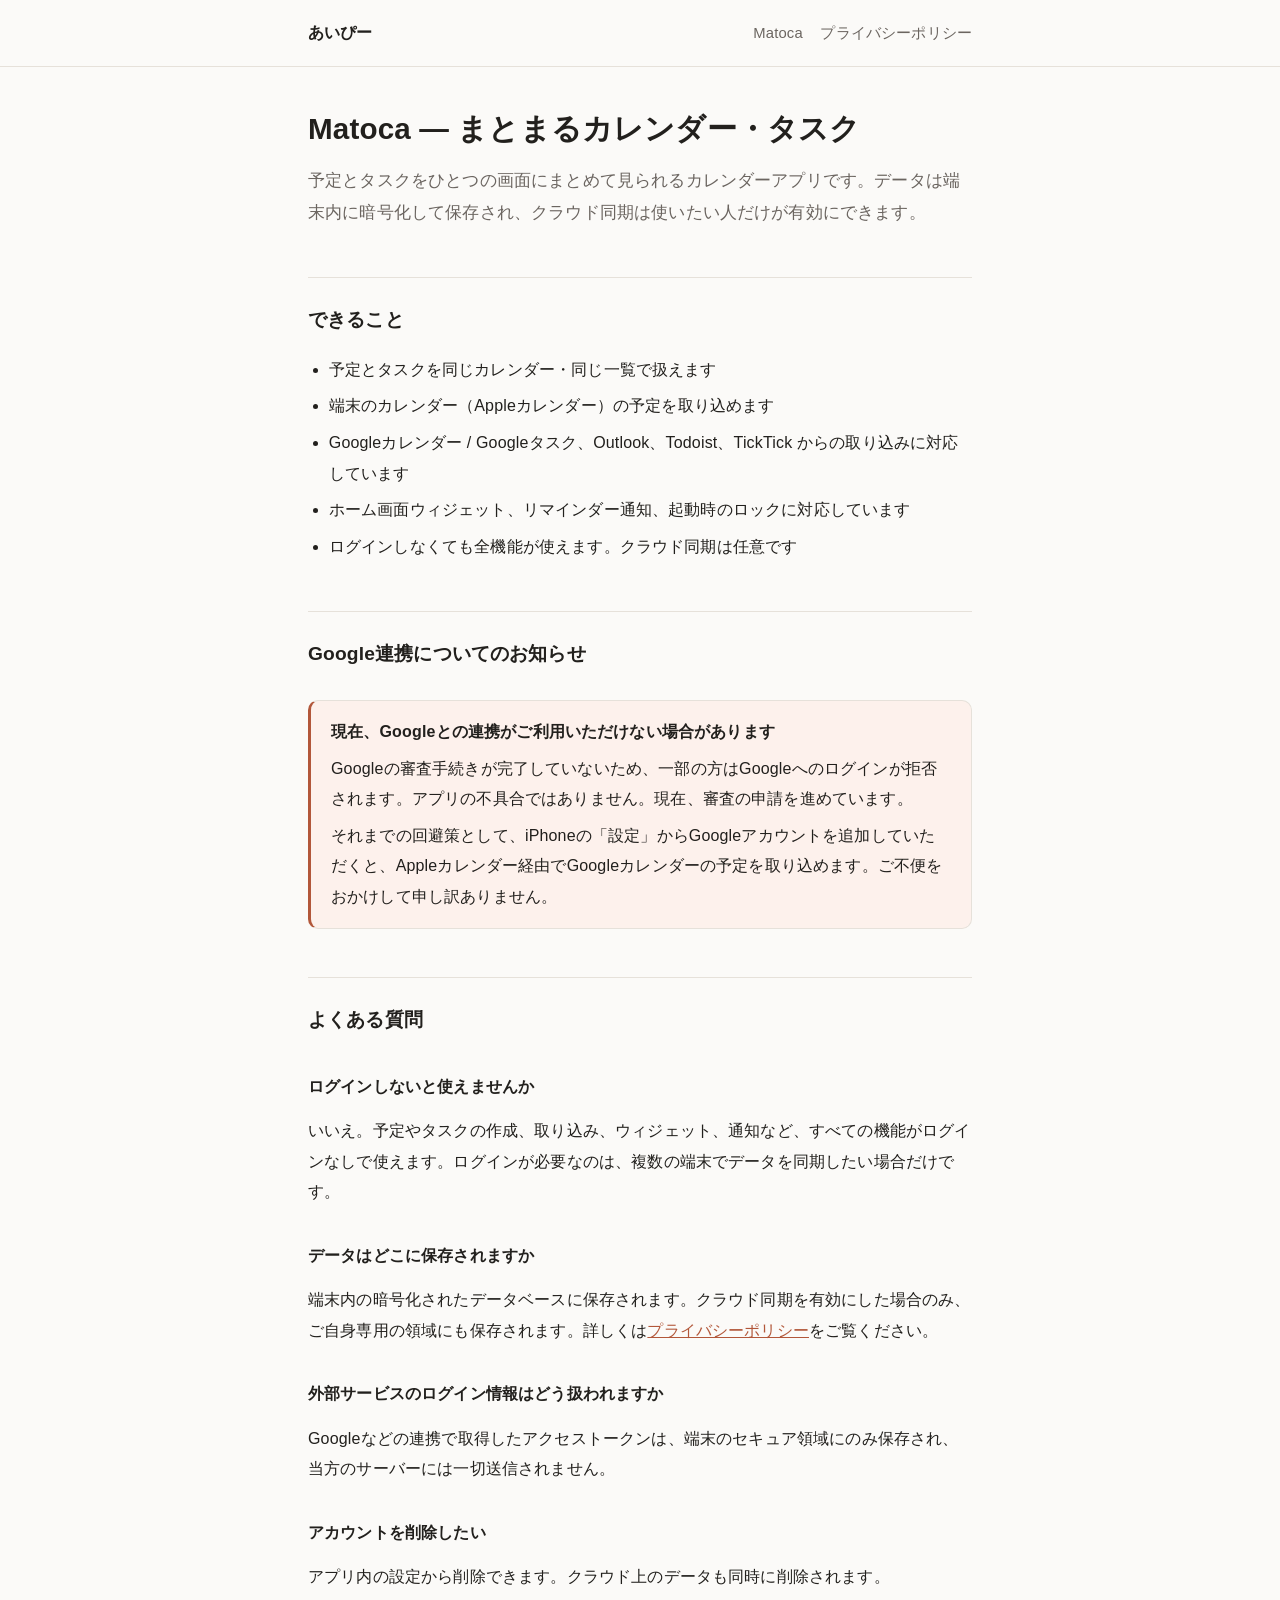
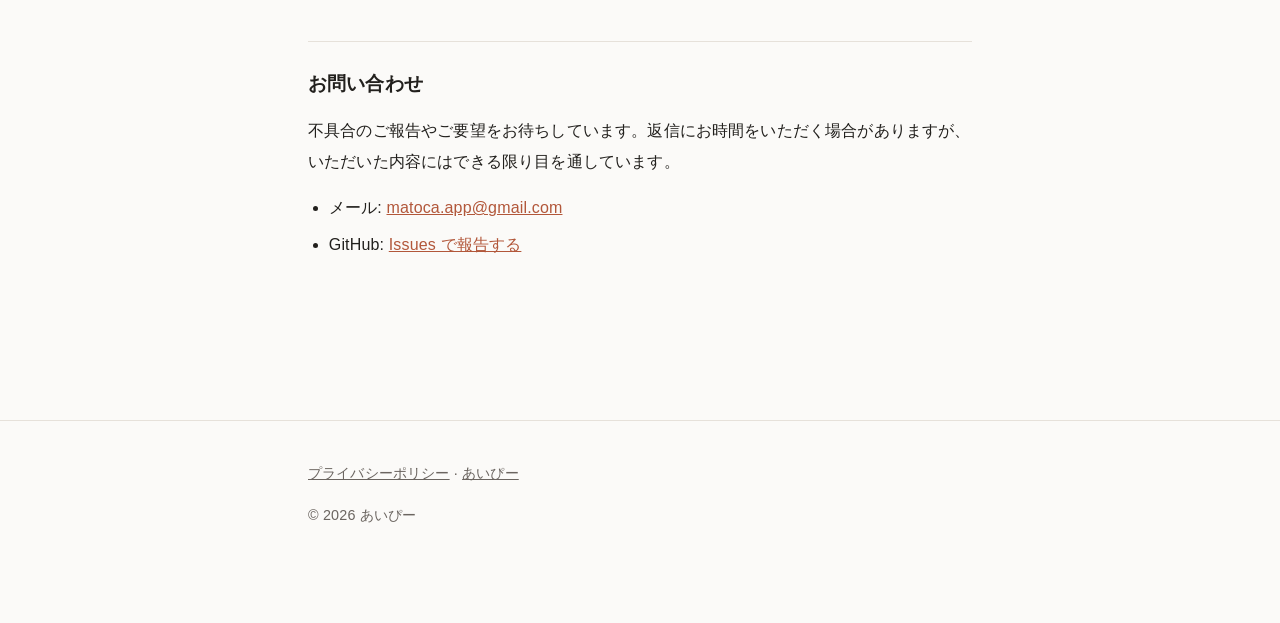
==== matoca/index.html @ 02bcfb50 "feat: ipchanee.com のサイト一式（トップ・Matocaサポート・プライバシーポリシー） GitHub Pages で独自ドメイン ipchanee.com を配信するための静的サイト" ====
<!doctype html>
<html lang="ja">
<head>
<meta charset="utf-8">
<meta name="viewport" content="width=device-width, initial-scale=1">
<title>Matoca サポート</title>
<meta name="description" content="Matoca（まとまるカレンダー・タスク）の公式サポートページ。お問い合わせ、よくある質問、プライバシーポリシー。">
<link rel="stylesheet" href="/assets/style.css">
</head>
<body>
<header class="site">
  <div class="wrap">
    <a class="home" href="/">あいぴー</a>
    <nav><a href="/matoca/">Matoca</a><a href="/matoca/privacy.html">プライバシーポリシー</a></nav>
  </div>
</header>

<main class="wrap">
  <h1>Matoca — まとまるカレンダー・タスク</h1>
  <p class="lead">予定とタスクをひとつの画面にまとめて見られるカレンダーアプリです。データは端末内に暗号化して保存され、クラウド同期は使いたい人だけが有効にできます。</p>

  <h2>できること</h2>
  <ul>
    <li>予定とタスクを同じカレンダー・同じ一覧で扱えます</li>
    <li>端末のカレンダー（Appleカレンダー）の予定を取り込めます</li>
    <li>Googleカレンダー / Googleタスク、Outlook、Todoist、TickTick からの取り込みに対応しています</li>
    <li>ホーム画面ウィジェット、リマインダー通知、起動時のロックに対応しています</li>
    <li>ログインしなくても全機能が使えます。クラウド同期は任意です</li>
  </ul>

  <h2>Google連携についてのお知らせ</h2>
  <div class="notice">
    <p>現在、Googleとの連携がご利用いただけない場合があります</p>
    <p>Googleの審査手続きが完了していないため、一部の方はGoogleへのログインが拒否されます。アプリの不具合ではありません。現在、審査の申請を進めています。</p>
    <p>それまでの回避策として、iPhoneの「設定」からGoogleアカウントを追加していただくと、Appleカレンダー経由でGoogleカレンダーの予定を取り込めます。ご不便をおかけして申し訳ありません。</p>
  </div>

  <h2>よくある質問</h2>

  <h3>ログインしないと使えませんか</h3>
  <p>いいえ。予定やタスクの作成、取り込み、ウィジェット、通知など、すべての機能がログインなしで使えます。ログインが必要なのは、複数の端末でデータを同期したい場合だけです。</p>

  <h3>データはどこに保存されますか</h3>
  <p>端末内の暗号化されたデータベースに保存されます。クラウド同期を有効にした場合のみ、ご自身専用の領域にも保存されます。詳しくは<a href="/matoca/privacy.html">プライバシーポリシー</a>をご覧ください。</p>

  <h3>外部サービスのログイン情報はどう扱われますか</h3>
  <p>Googleなどの連携で取得したアクセストークンは、端末のセキュア領域にのみ保存され、当方のサーバーには一切送信されません。</p>

  <h3>アカウントを削除したい</h3>
  <p>アプリ内の設定から削除できます。クラウド上のデータも同時に削除されます。</p>

  <h2>お問い合わせ</h2>
  <p>不具合のご報告やご要望をお待ちしています。返信にお時間をいただく場合がありますが、いただいた内容にはできる限り目を通しています。</p>
  <ul>
    <li>メール: <a href="mailto:matoca.app@gmail.com">matoca.app@gmail.com</a></li>
    <li>GitHub: <a href="https://github.com/IPCHANeee/matoca-support/issues">Issues で報告する</a></li>
  </ul>
</main>

<footer class="site">
  <div class="wrap">
    <p><a href="/matoca/privacy.html">プライバシーポリシー</a> &middot; <a href="/">あいぴー</a></p>
    <p>&copy; 2026 あいぴー</p>
  </div>
</footer>
</body>
</html>
---- assets/style.css ----
:root {
  --bg: #fbfaf8;
  --surface: #ffffff;
  --text: #22201d;
  --muted: #6b6560;
  --border: #e6e1da;
  --accent: #b2573a;
  --accent-soft: #fdf1ec;
}

@media (prefers-color-scheme: dark) {
  :root {
    --bg: #1a1816;
    --surface: #221f1d;
    --text: #ece8e3;
    --muted: #a39b93;
    --border: #38332f;
    --accent: #e89478;
    --accent-soft: #2b2320;
  }
}

* { box-sizing: border-box; }

html { -webkit-text-size-adjust: 100%; }

body {
  margin: 0;
  background: var(--bg);
  color: var(--text);
  font-family: -apple-system, BlinkMacSystemFont, "Hiragino Sans", "Noto Sans JP",
    "Yu Gothic UI", "Segoe UI", sans-serif;
  font-size: 16px;
  line-height: 1.9;
  letter-spacing: 0.01em;
}

.wrap {
  max-width: 44rem;
  margin: 0 auto;
  padding: 0 1.25rem 5rem;
}

header.site {
  border-bottom: 1px solid var(--border);
  margin-bottom: 2.5rem;
}

header.site .wrap {
  display: flex;
  align-items: center;
  justify-content: space-between;
  gap: 1rem;
  padding-top: 1.1rem;
  padding-bottom: 1.1rem;
  margin-bottom: 0;
}

header.site a.home {
  font-weight: 600;
  text-decoration: none;
  color: var(--text);
}

header.site nav a {
  color: var(--muted);
  text-decoration: none;
  margin-left: 1.1rem;
  font-size: 0.925rem;
}

header.site nav a:hover { color: var(--accent); }

h1 {
  font-size: 1.85rem;
  line-height: 1.5;
  margin: 2.5rem 0 0.6rem;
  letter-spacing: 0.005em;
}

h2 {
  font-size: 1.2rem;
  margin: 3rem 0 0.75rem;
  padding-top: 1.5rem;
  border-top: 1px solid var(--border);
}

h3 { font-size: 1.03rem; margin: 2rem 0 0.5rem; }

p { margin: 0.9rem 0; }

a { color: var(--accent); }

.lead {
  color: var(--muted);
  font-size: 1.05rem;
  margin-bottom: 2.5rem;
}

ul { padding-left: 1.3rem; }
li { margin: 0.4rem 0; }

table {
  width: 100%;
  border-collapse: collapse;
  margin: 1.2rem 0;
  font-size: 0.925rem;
  display: block;
  overflow-x: auto;
}

th, td {
  border: 1px solid var(--border);
  padding: 0.5rem 0.7rem;
  text-align: left;
  vertical-align: top;
}

th { background: var(--accent-soft); font-weight: 600; white-space: nowrap; }

code {
  background: var(--accent-soft);
  padding: 0.1em 0.35em;
  border-radius: 4px;
  font-size: 0.9em;
  font-family: ui-monospace, SFMono-Regular, Menlo, monospace;
}

.card {
  display: block;
  background: var(--surface);
  border: 1px solid var(--border);
  border-radius: 14px;
  padding: 1.25rem 1.4rem;
  margin: 1rem 0;
  text-decoration: none;
  color: inherit;
}

a.card:hover { border-color: var(--accent); }

.card h3 { margin: 0 0 0.3rem; }
.card p { margin: 0; color: var(--muted); font-size: 0.95rem; }

.notice {
  background: var(--accent-soft);
  border: 1px solid var(--border);
  border-left: 3px solid var(--accent);
  border-radius: 10px;
  padding: 1rem 1.25rem;
  margin: 1.75rem 0;
}

.notice p { margin: 0.4rem 0; }
.notice p:first-child { margin-top: 0; font-weight: 600; }
.notice p:last-child { margin-bottom: 0; }

.meta { color: var(--muted); font-size: 0.925rem; }

footer.site {
  border-top: 1px solid var(--border);
  margin-top: 4rem;
  padding-top: 1.5rem;
  color: var(--muted);
  font-size: 0.9rem;
}

footer.site a { color: var(--muted); }
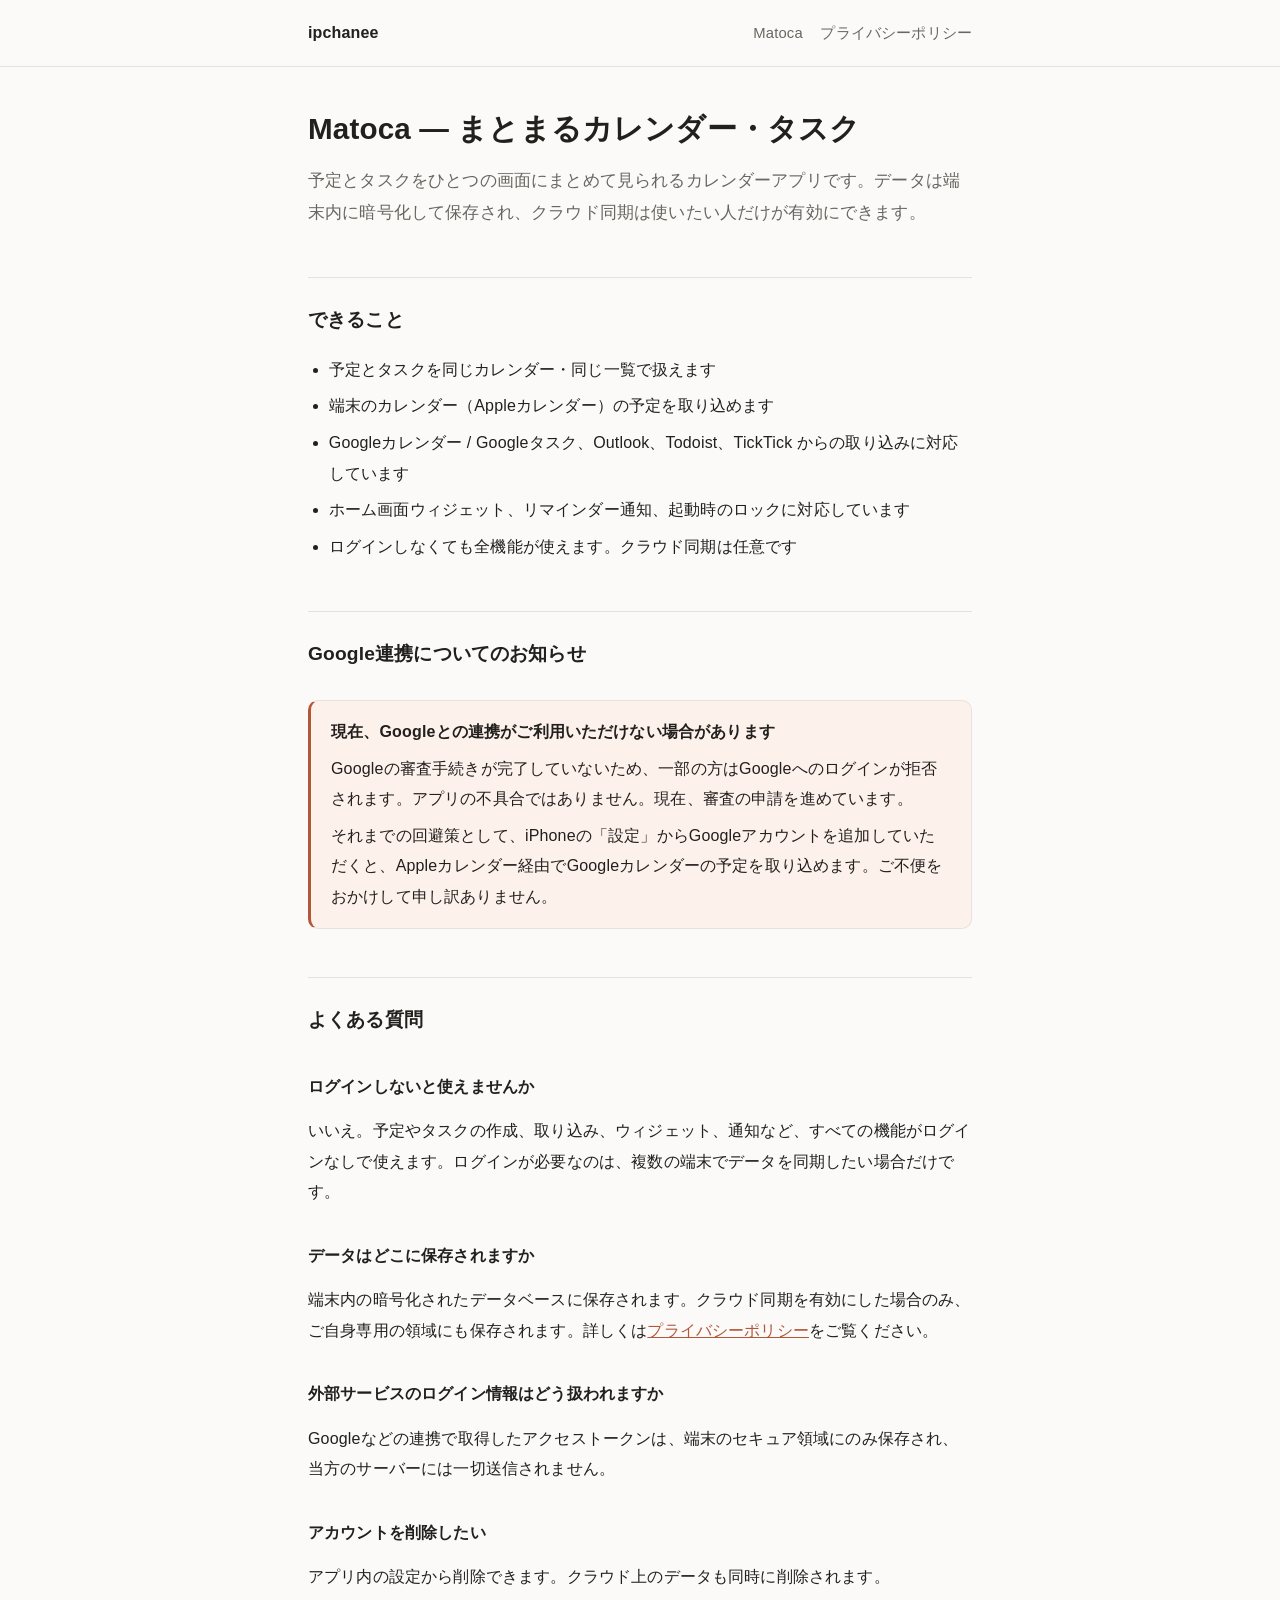
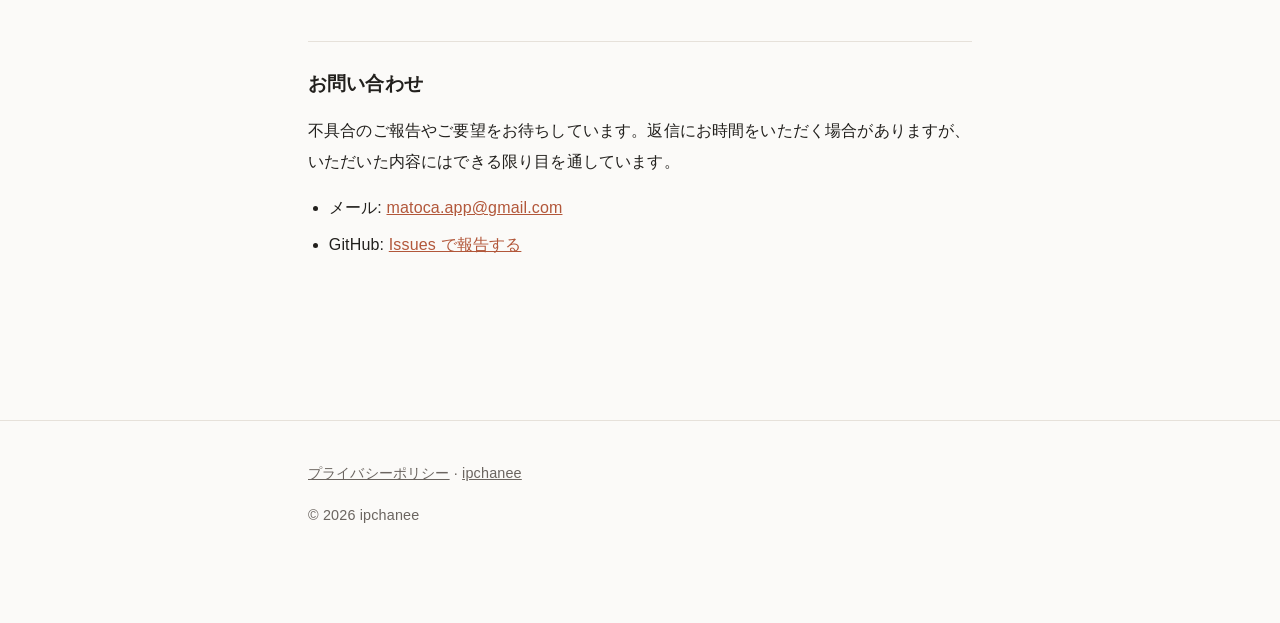
==== commit 1b0e2c7d: "chore: サイトの表記を ipchanee に変更 ドメイン（ipchanee.com）と揃え、英数字表記にした。 ヘッダー・フッター・タイトルと、ポリシーページの生成テンプレートを更新。  Co" ====
--- a/matoca/index.html
+++ b/matoca/index.html
@@ -10,7 +10,7 @@
 <body>
 <header class="site">
   <div class="wrap">
-    <a class="home" href="/">あいぴー</a>
+    <a class="home" href="/">ipchanee</a>
     <nav><a href="/matoca/">Matoca</a><a href="/matoca/privacy.html">プライバシーポリシー</a></nav>
   </div>
 </header>
@@ -59,8 +59,8 @@
 
 <footer class="site">
   <div class="wrap">
-    <p><a href="/matoca/privacy.html">プライバシーポリシー</a> &middot; <a href="/">あいぴー</a></p>
-    <p>&copy; 2026 あいぴー</p>
+    <p><a href="/matoca/privacy.html">プライバシーポリシー</a> &middot; <a href="/">ipchanee</a></p>
+    <p>&copy; 2026 ipchanee</p>
   </div>
 </footer>
 </body>
